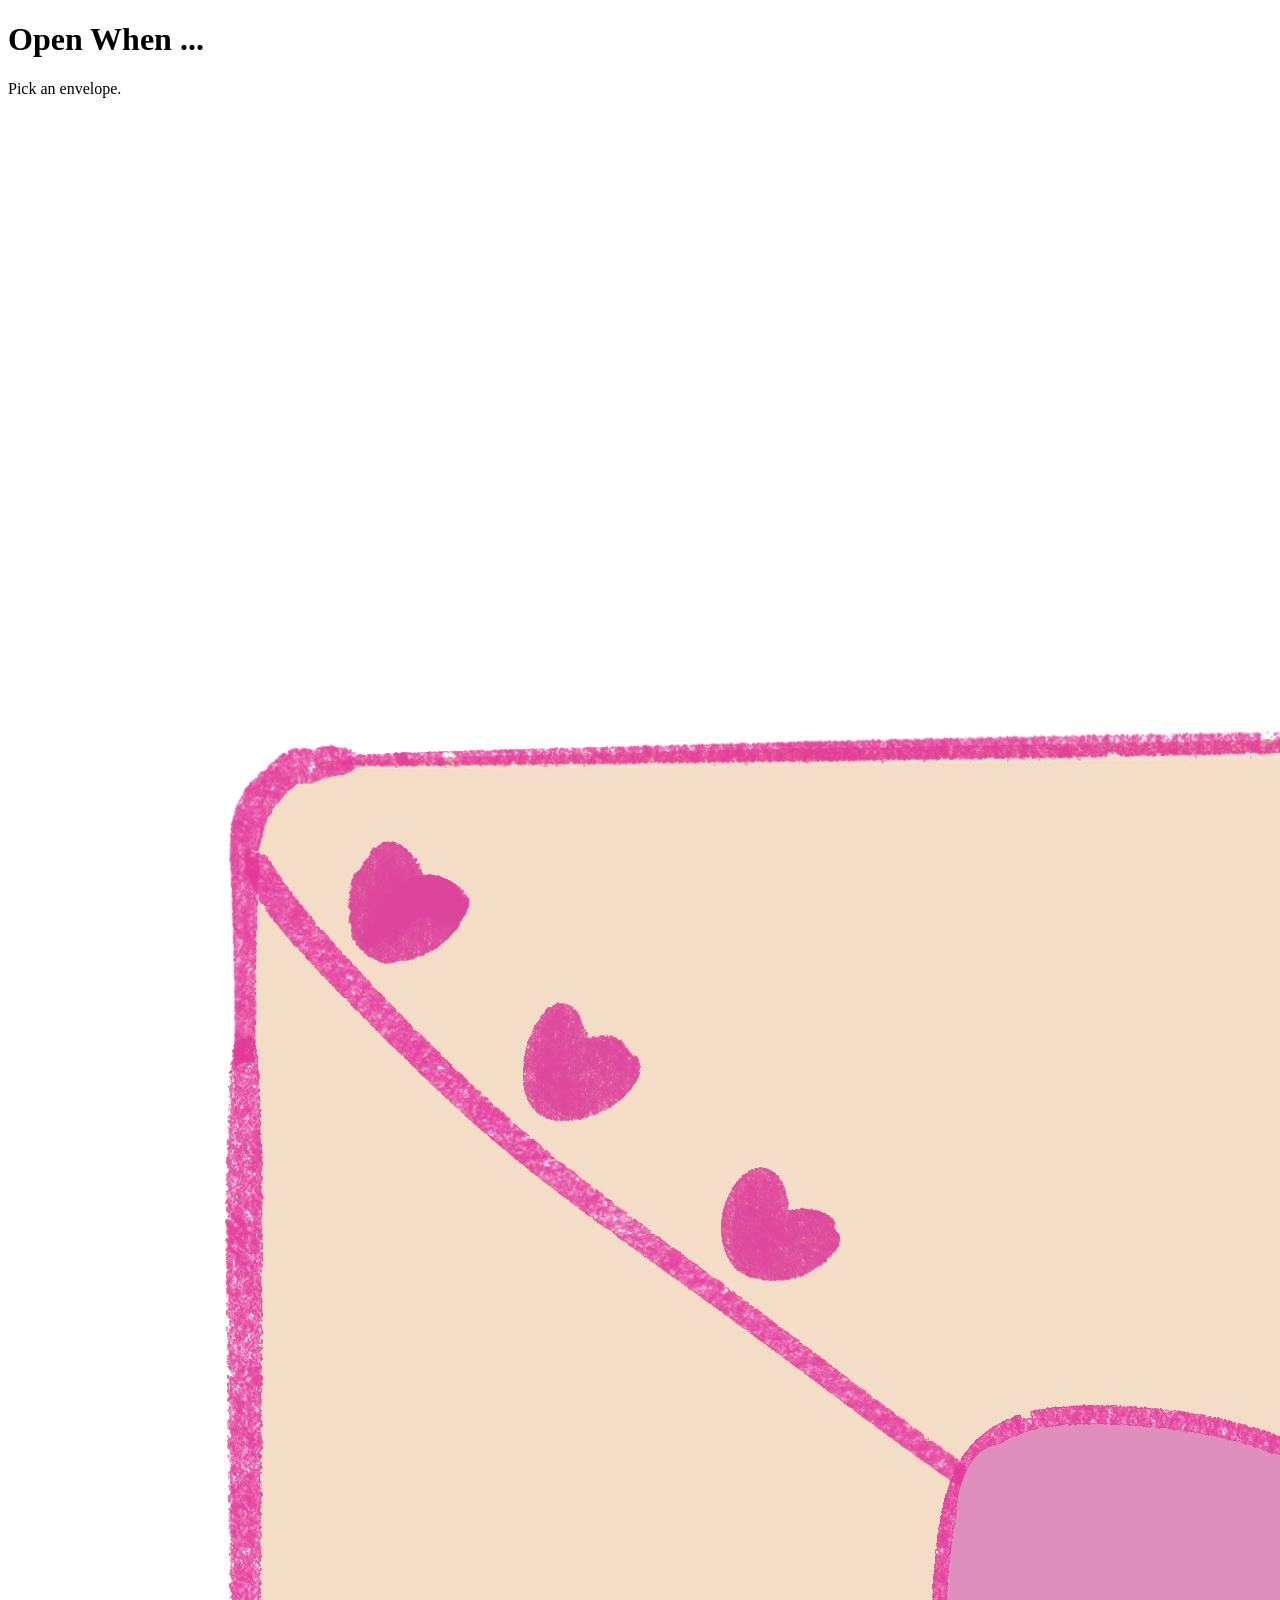
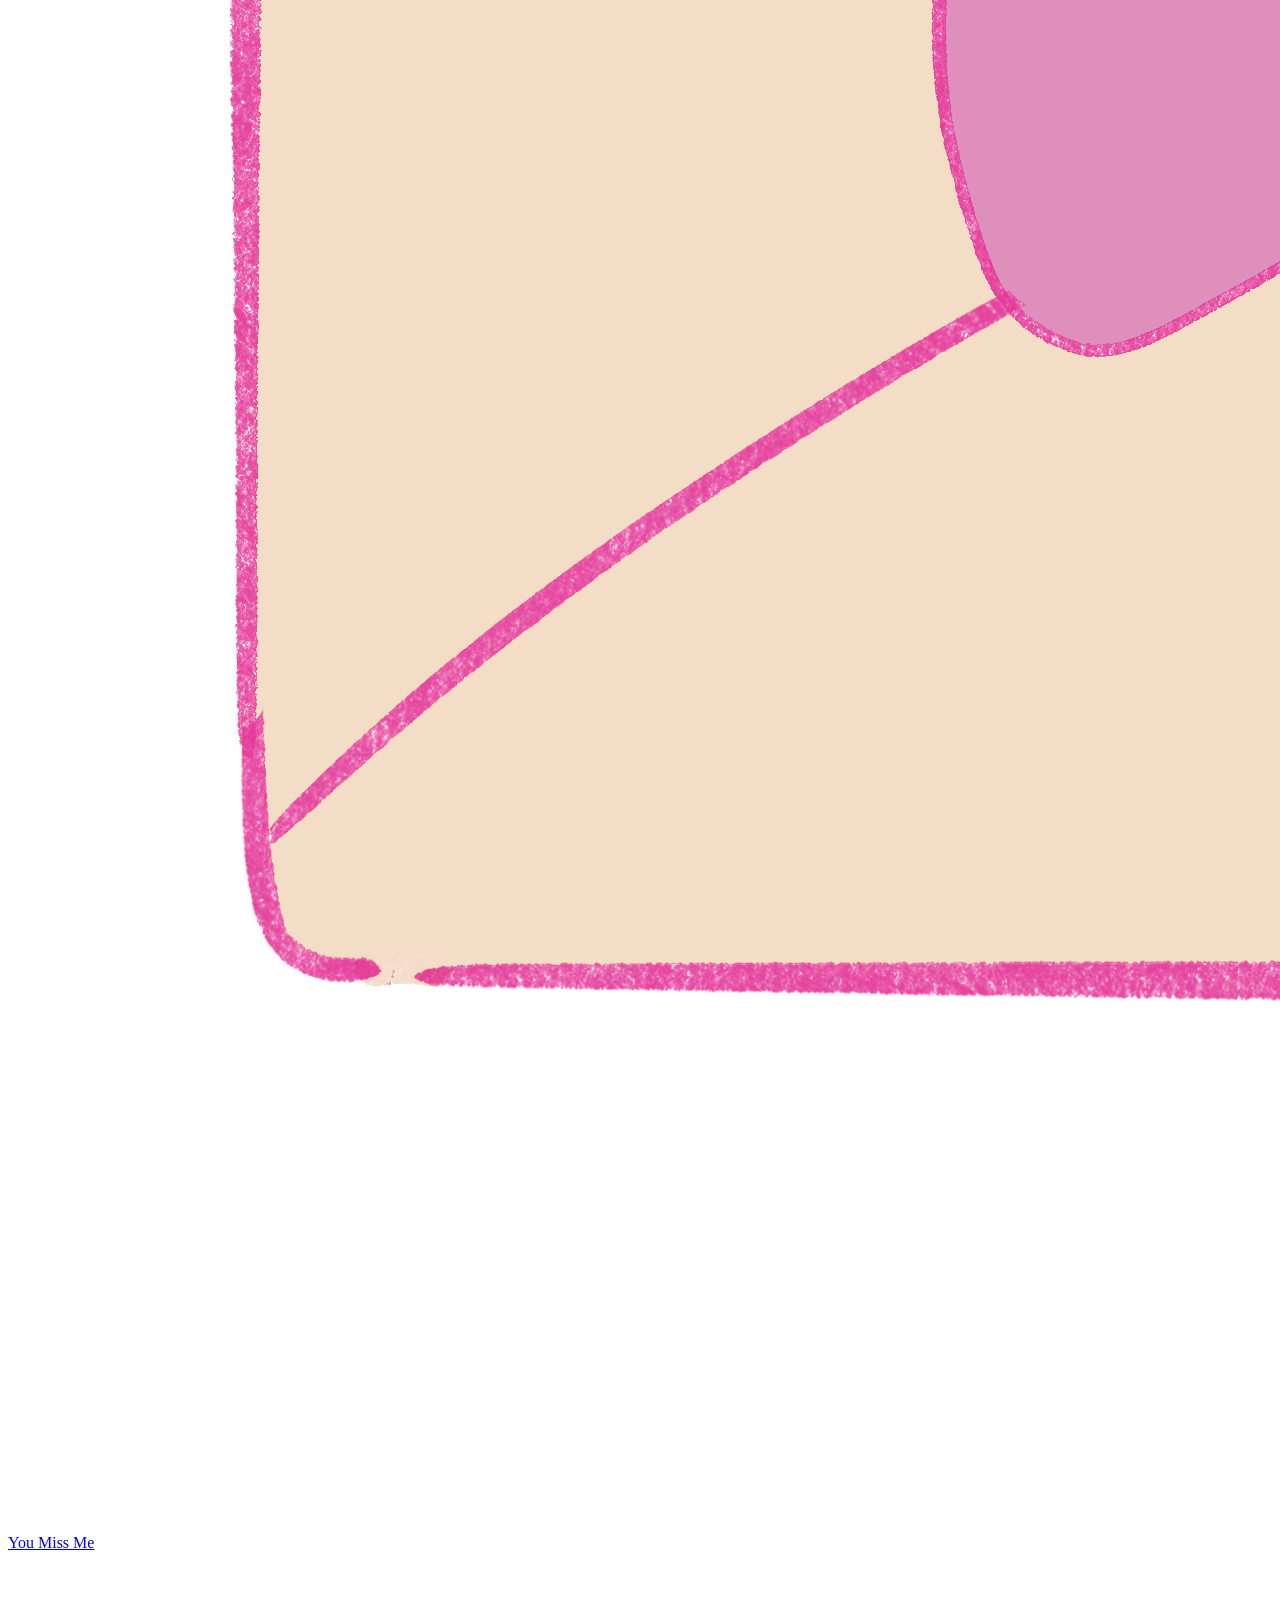
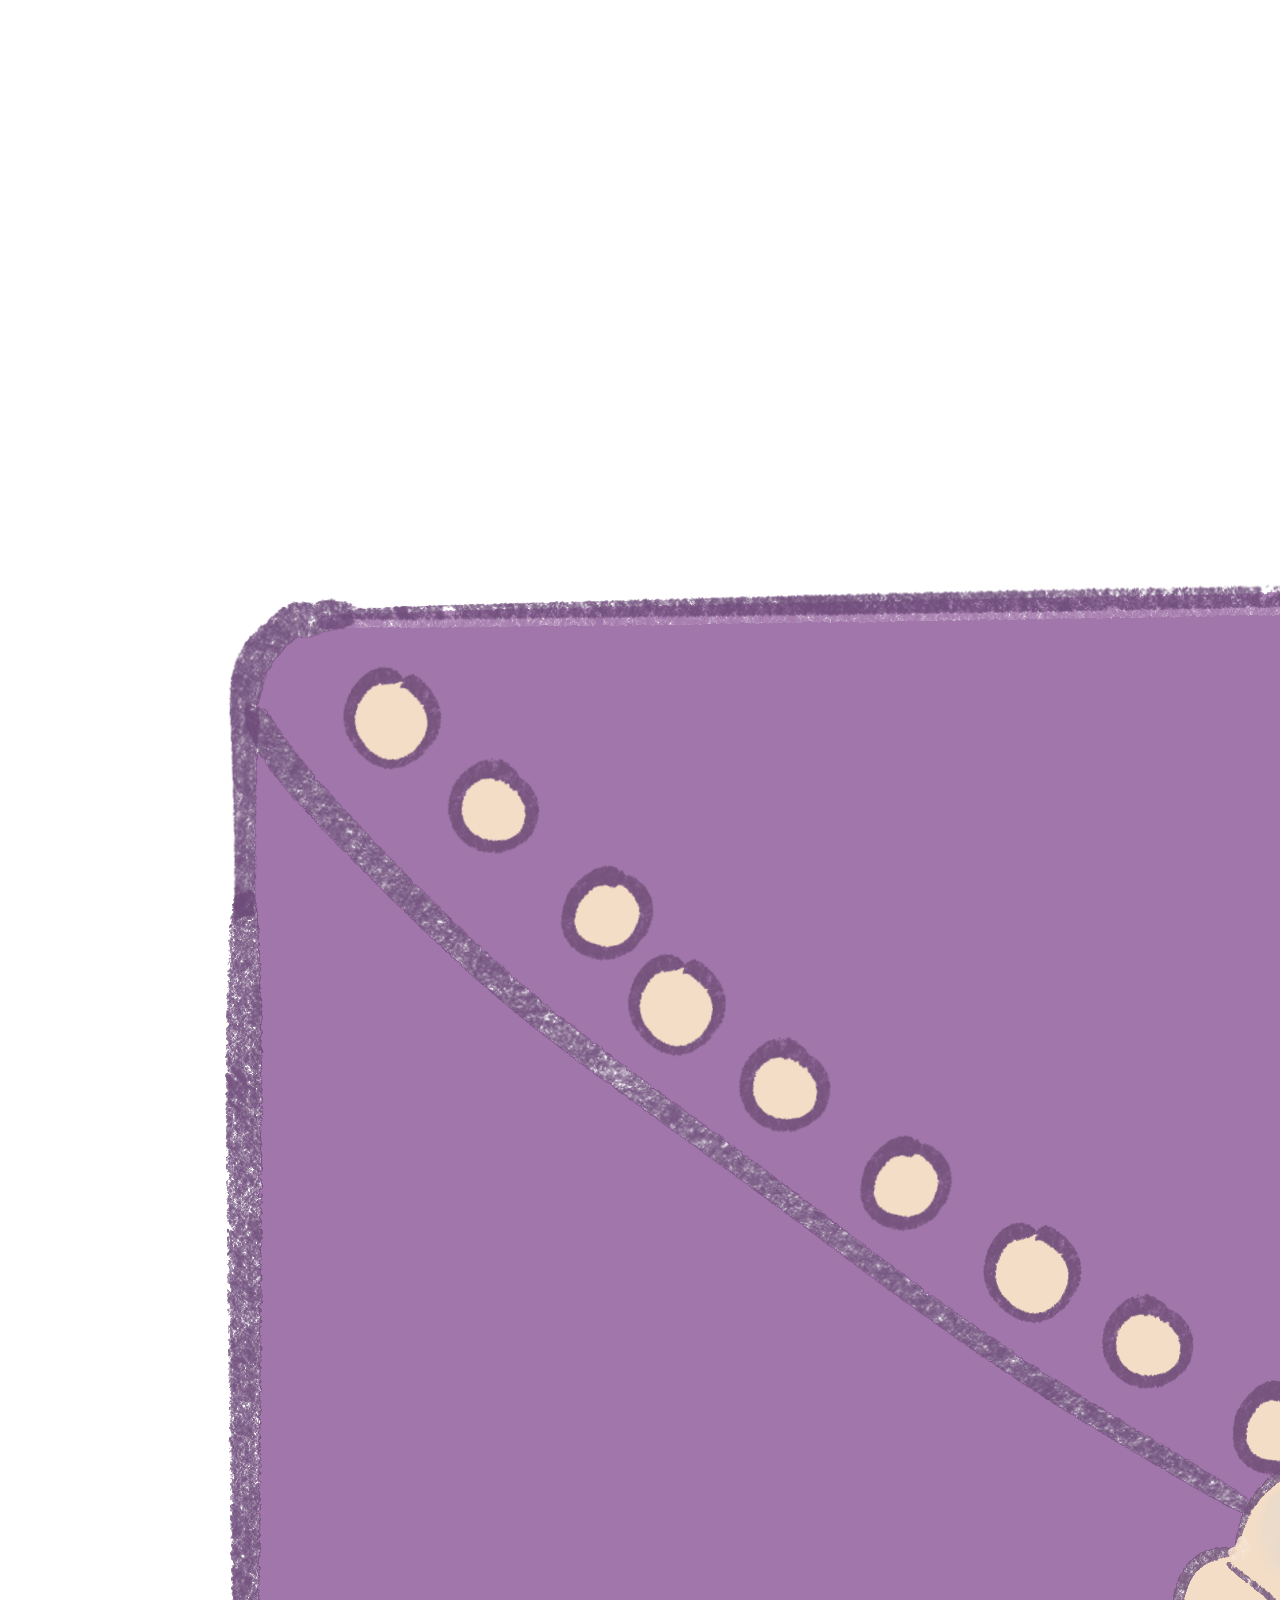
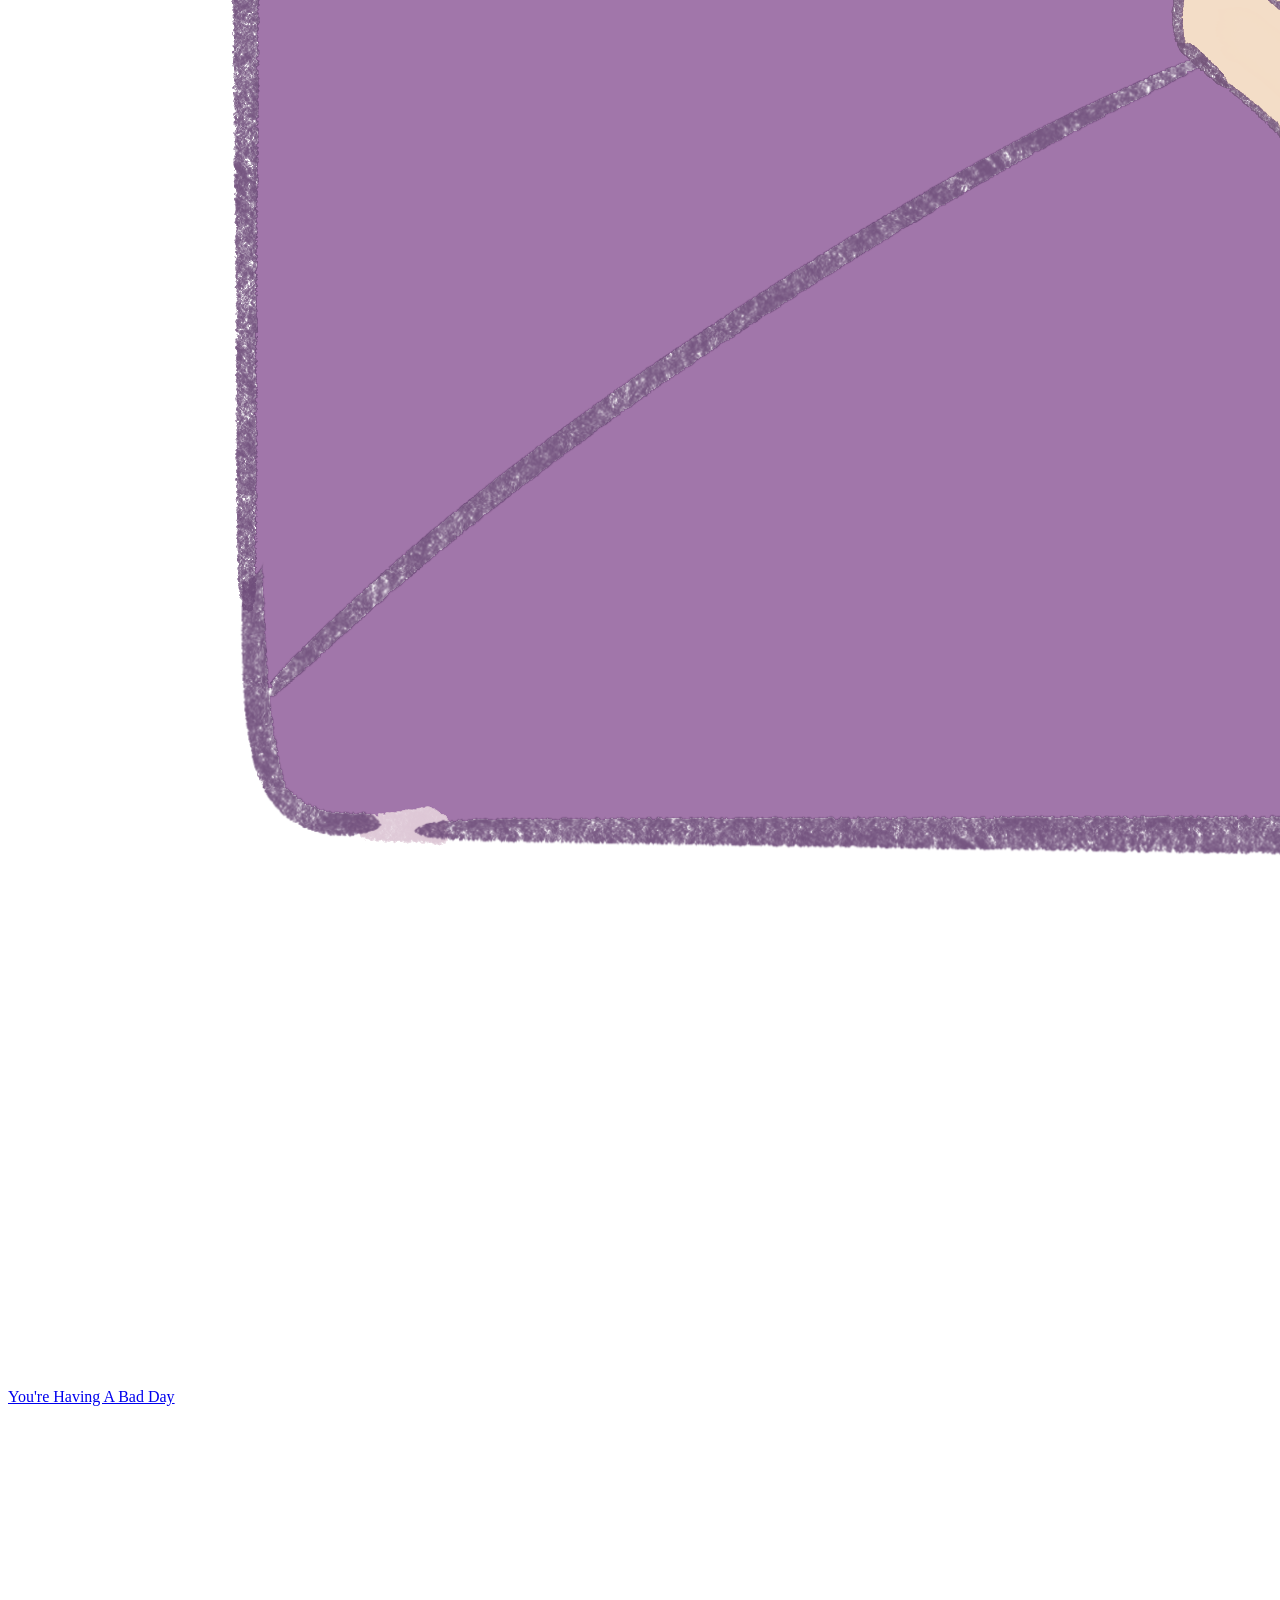
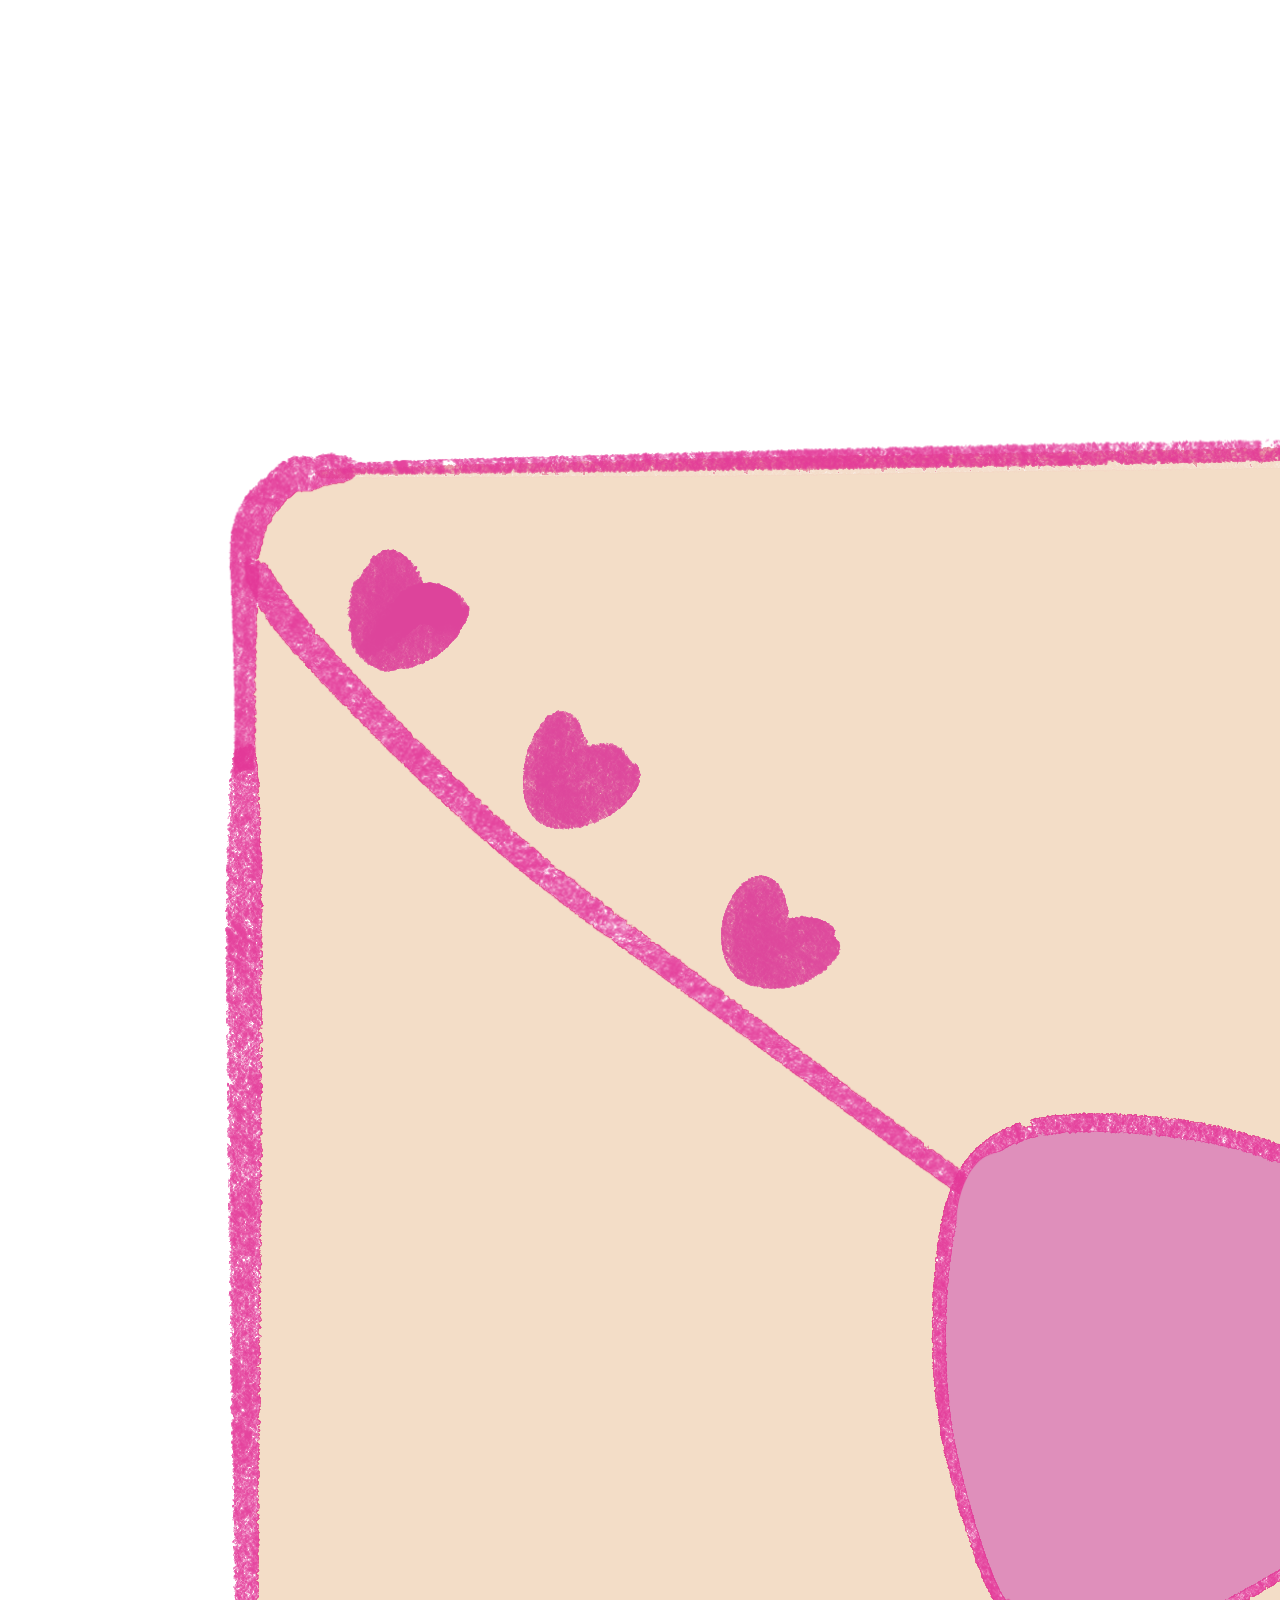
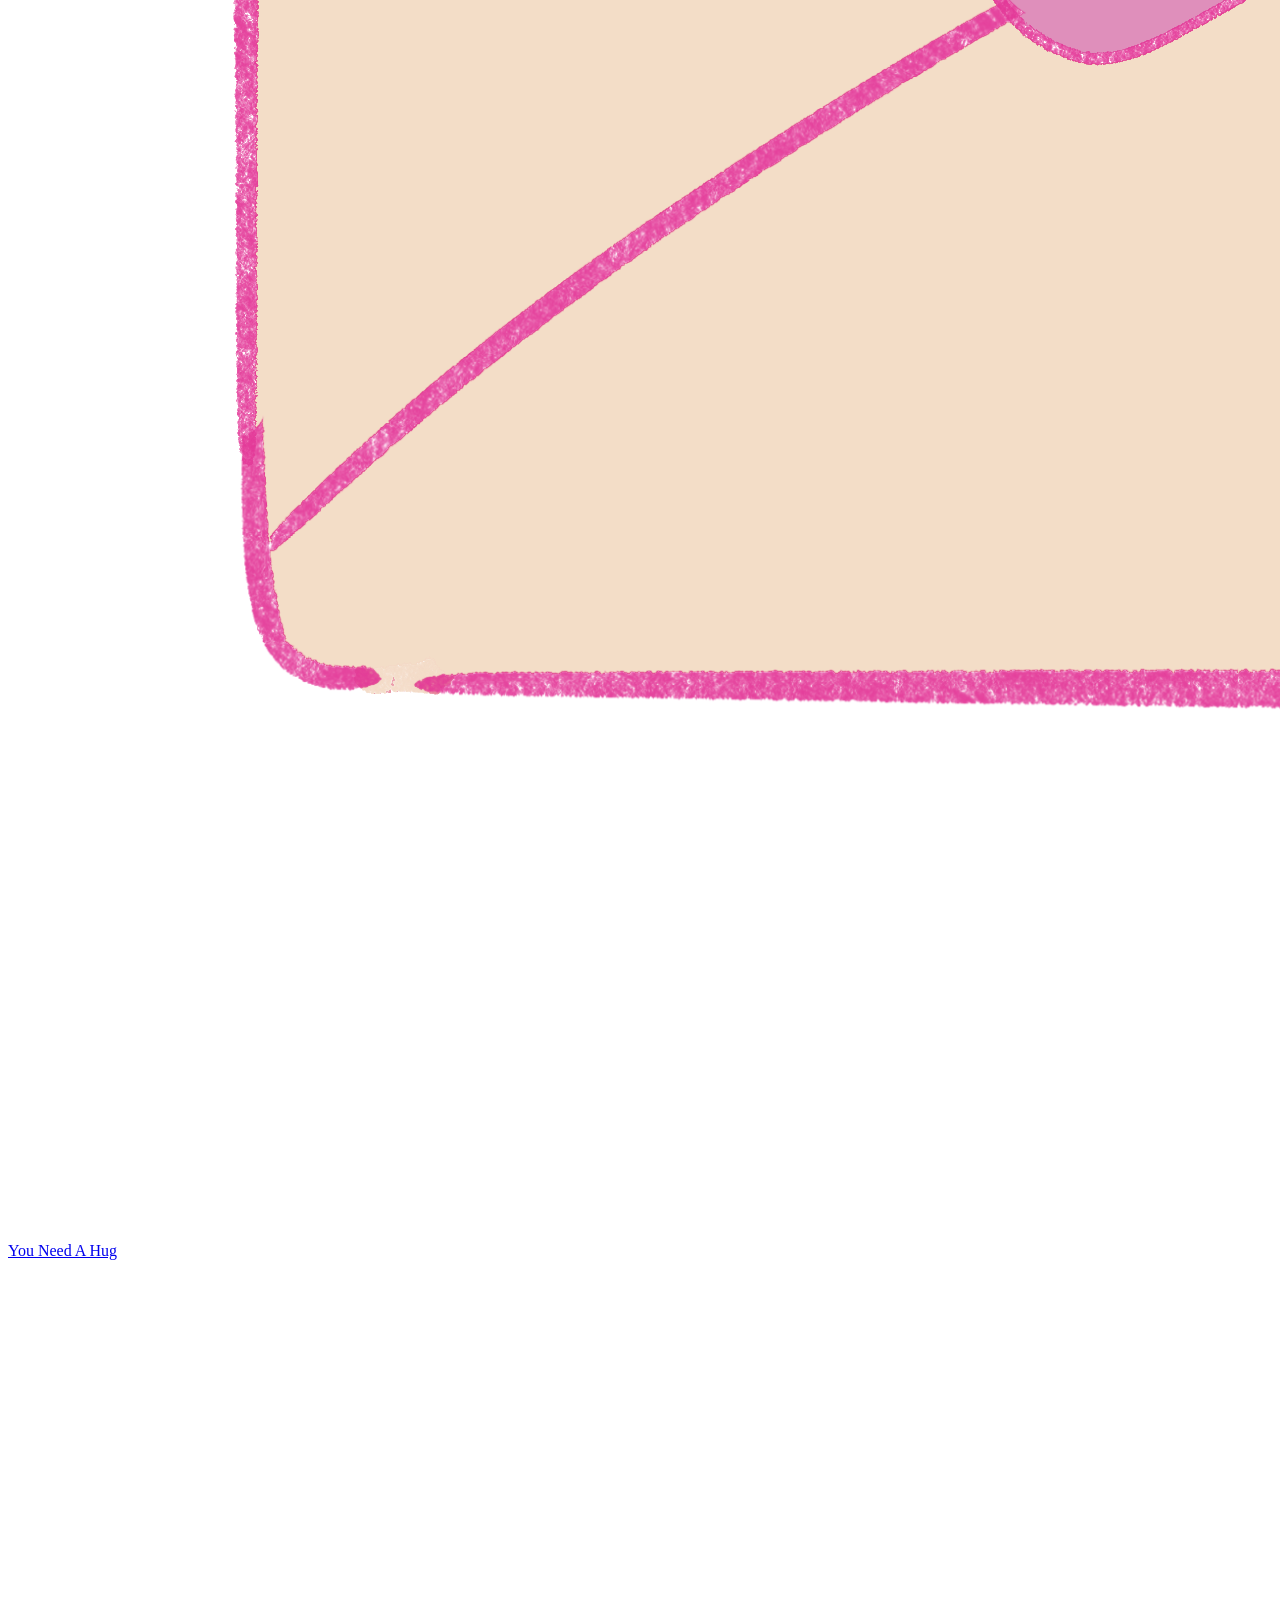
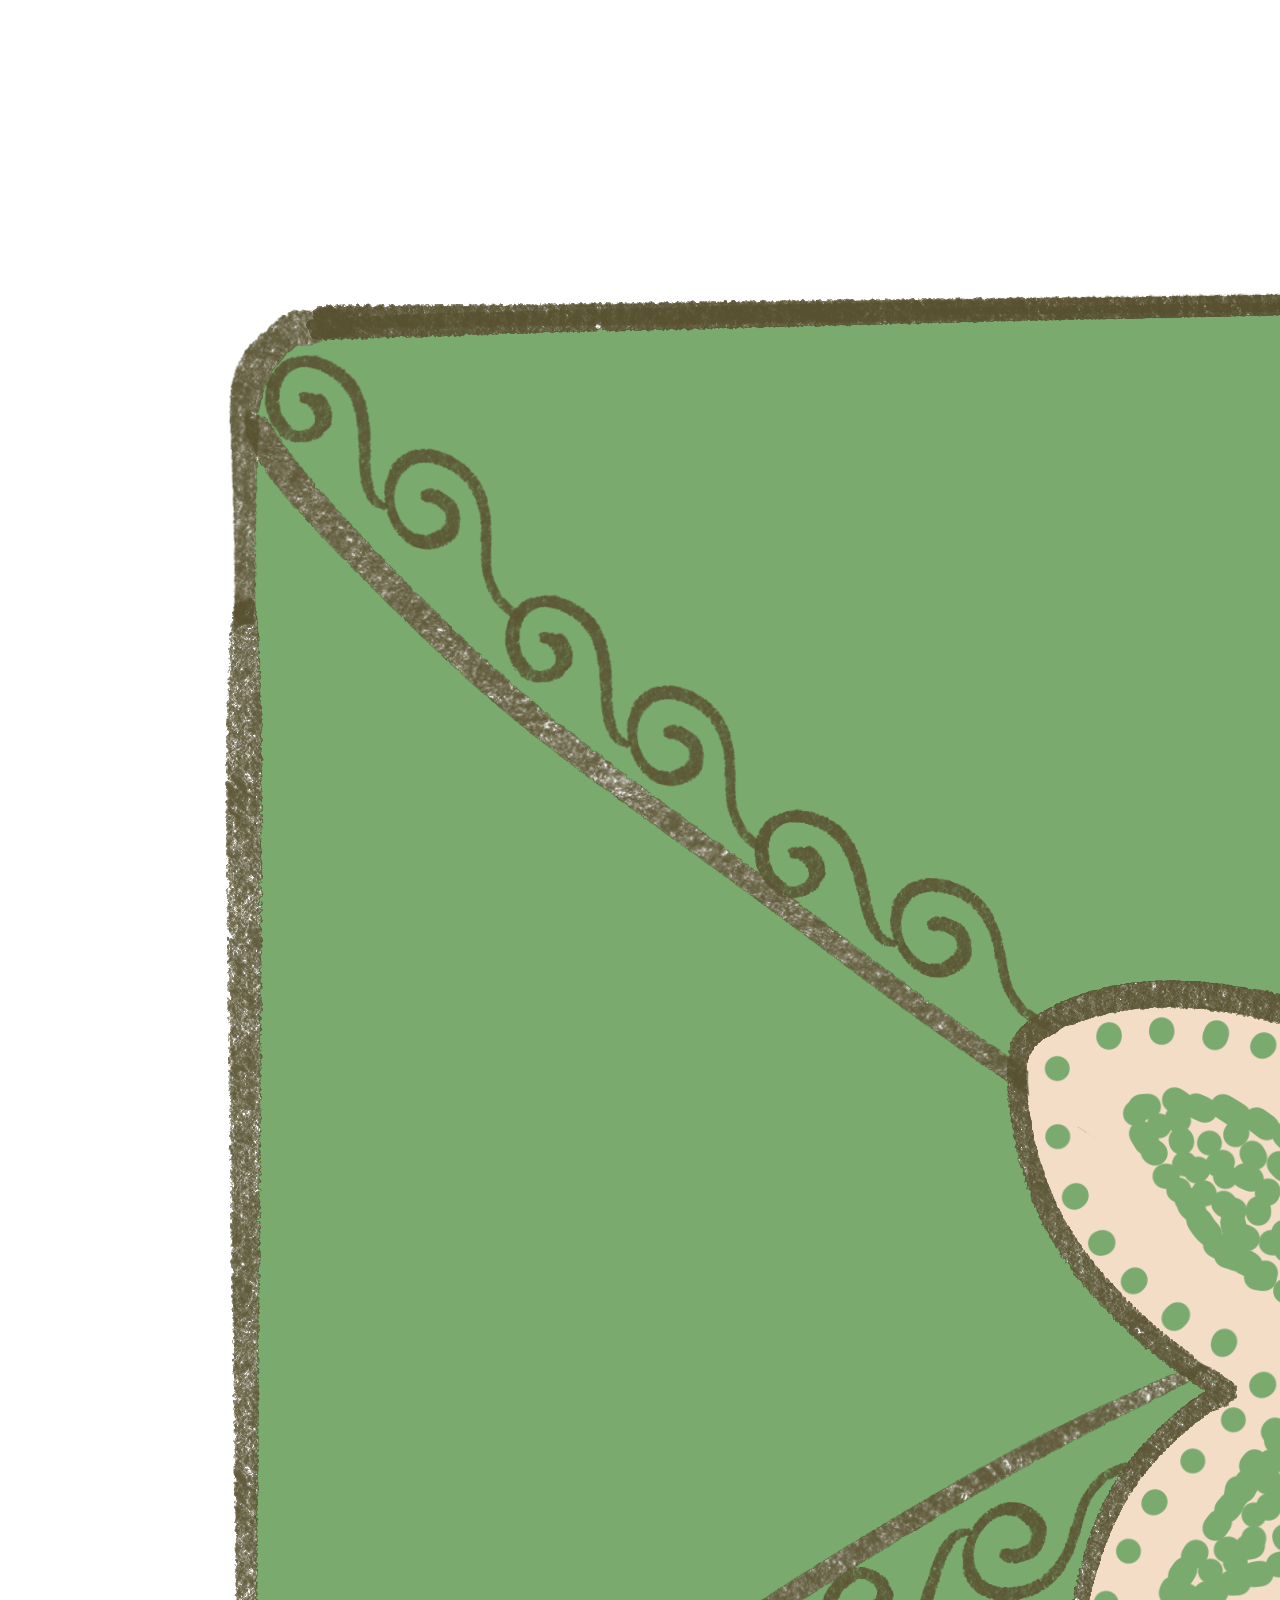
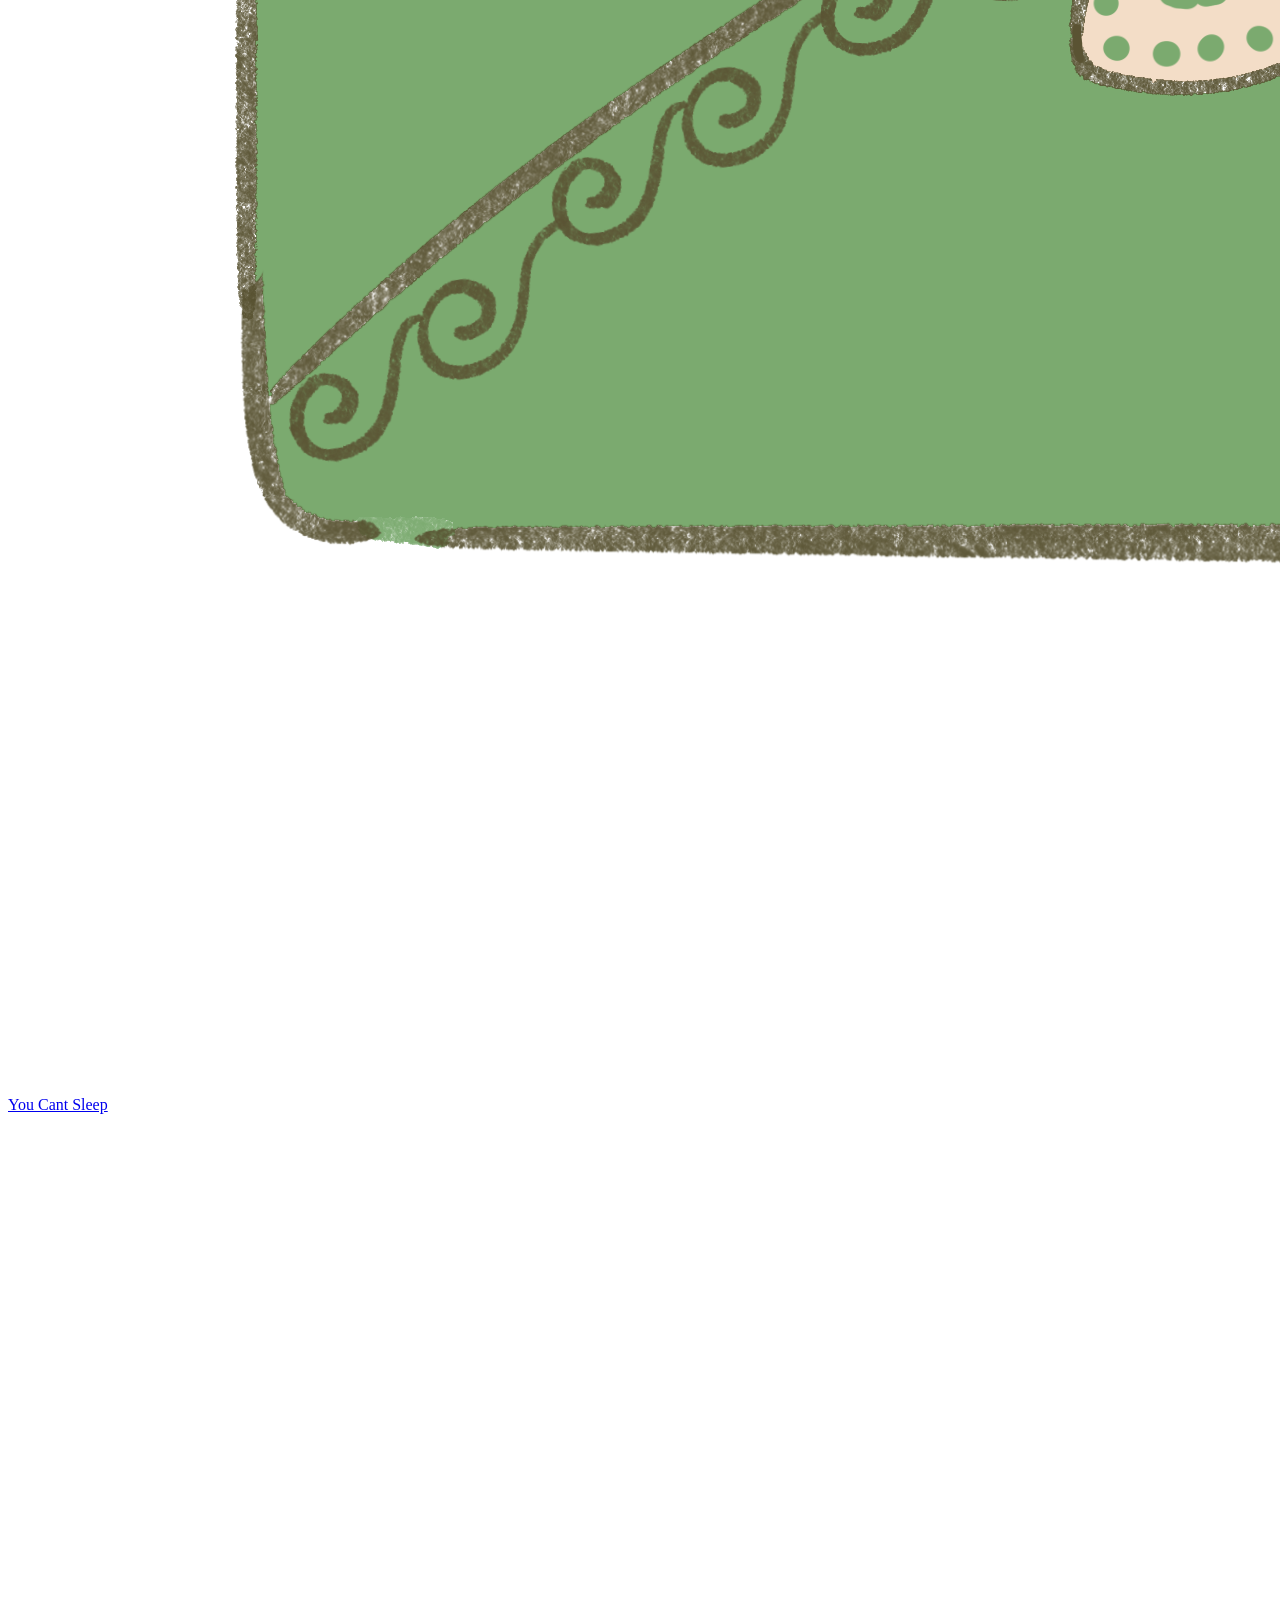
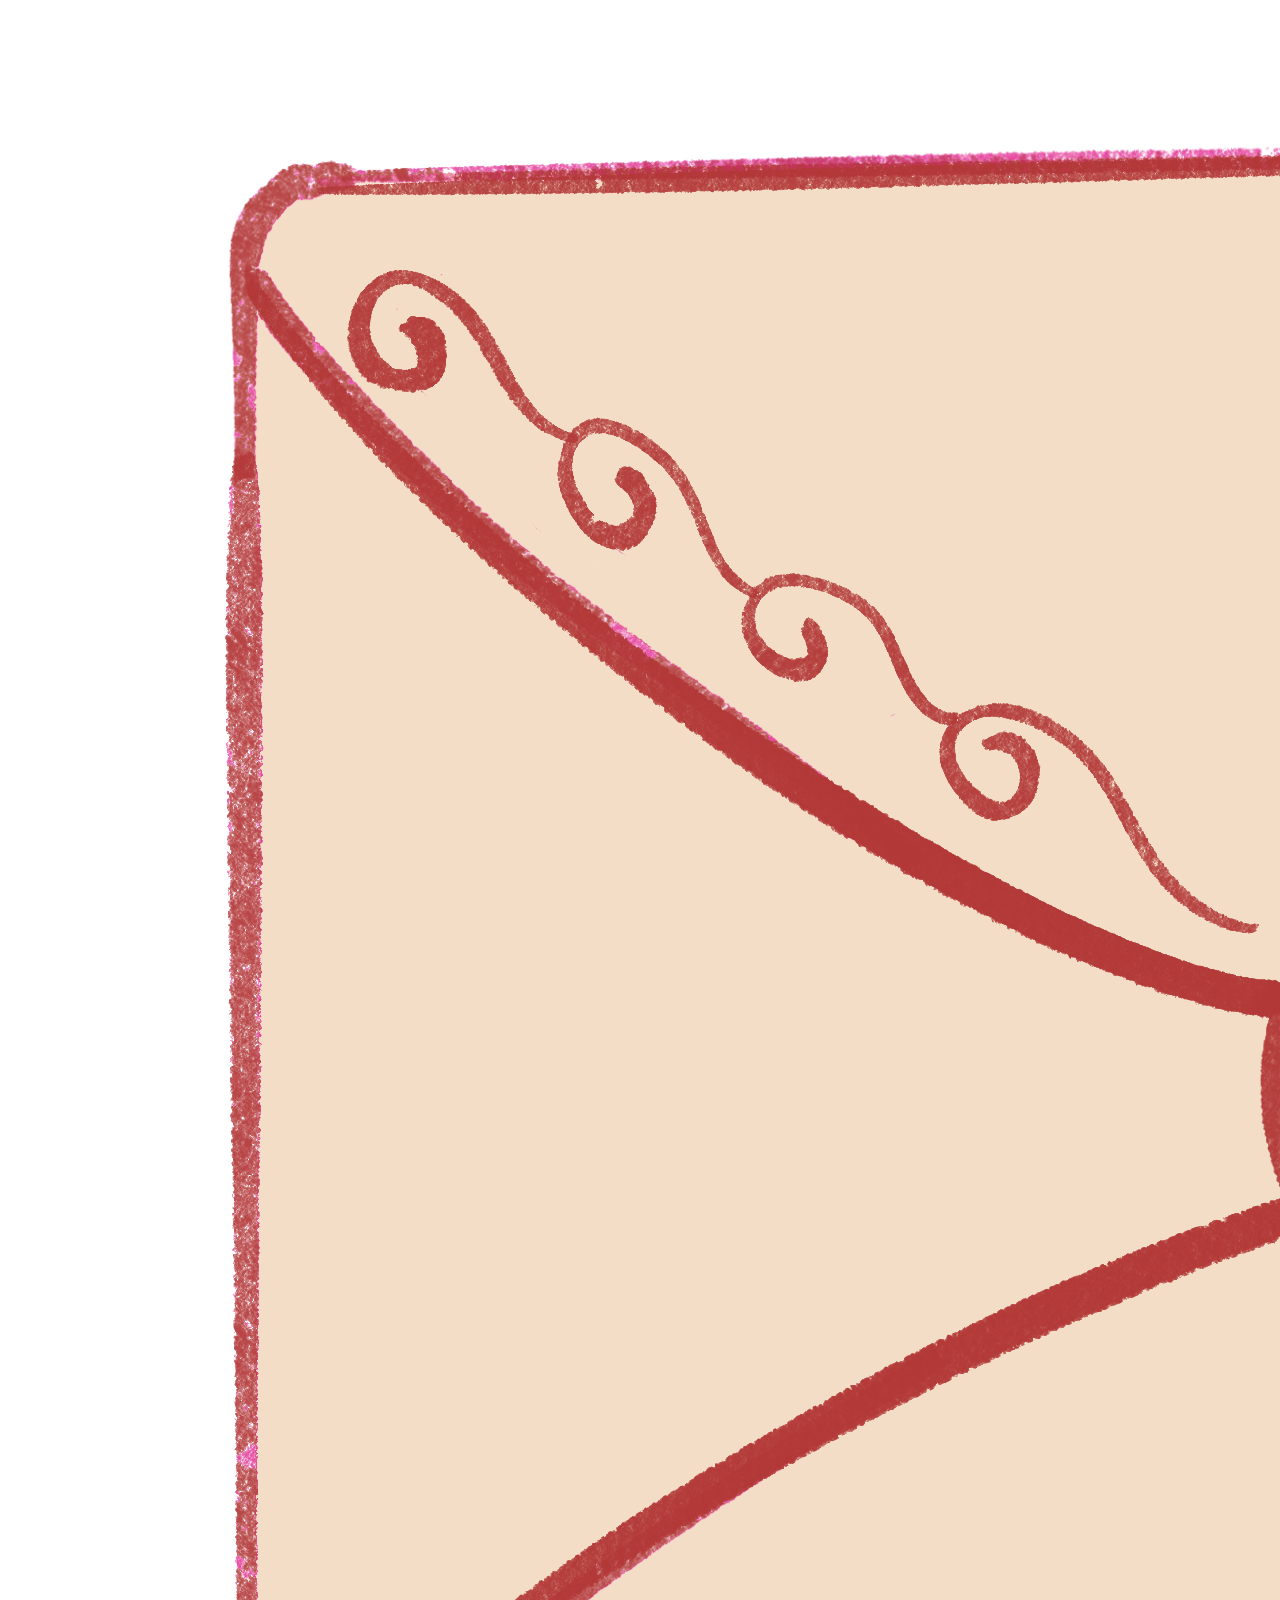
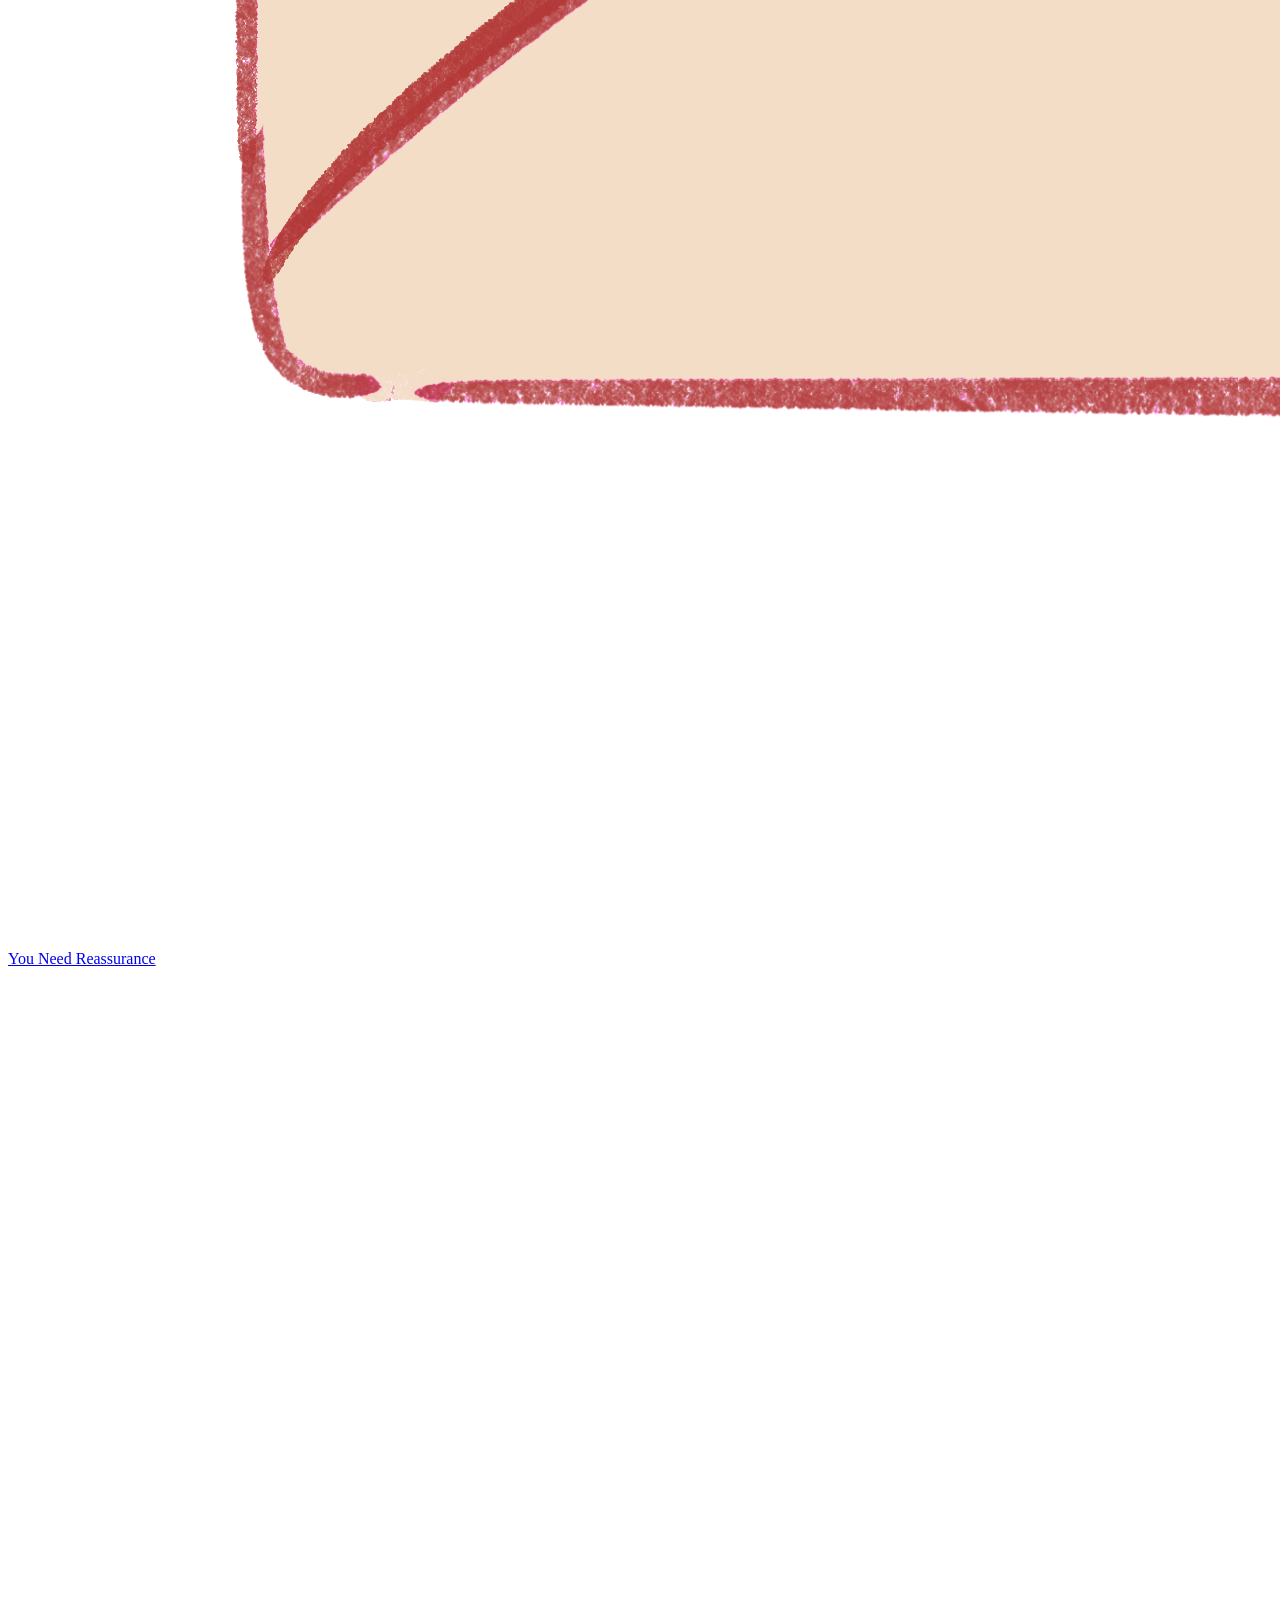
==== index.html @ 49e210b3 "DONE WITH HTML" ====
<!DOCTYPE html>
<html lang="en">
<head>
    <meta charset="UTF-8">
    <meta name="viewport" content="width=device-width, initial-scale=1.0">
    <title>Open When Letters</title>


    <link rel="stylesheet" href="styles.css">

</head>
<body>

    <main class ="home">
        <h1>Open When ...</h1>
        <p>Pick an envelope.</p>

        <section class="envelope-grid">
            
            <a href="letter.html?letter=miss-you" class="envelope">
                <img src ="images/miss-you.png" alt="Open When You Miss Me"/>
                <p>You Miss Me</p>
            </a>

            <a href="letter.html?letter=bad-day" class="envelope">
                <img src ="images/bad-day.png" alt="Open When You're Having A Bad Day"/>
                <p>You're Having A Bad Day</p>
            </a>

            <a href="letter.html?letter=need-a-hug" class="envelope">
                <img src ="images/miss-you.png" alt="Open When Need A Hug"/>
                <p>You Need A Hug</p>
            </a>

            <a href="letter.html?letter=cant-sleep" class="envelope">
                <img src ="images/cant-sleep.png" alt="Open When You Cant Sleep"/>
                <p>You Cant Sleep</p>
            </a>

            <a href="letter.html?letter=love-you" class="envelope">
                <img src ="images/love-you.png" alt="Open When You Need To Know I Love You"/>
                <p>You Need Reassurance</p>
            </a>

            <a href="letter.html?letter=thinking-of-you" class="envelope">
                <img src ="images/thinking-of-you.png" alt="Open When You're Thinking Of Me"/>
                <p>You're Thinking of Me</p>
            </a>
        </section>
    </main>
</body>
</html>
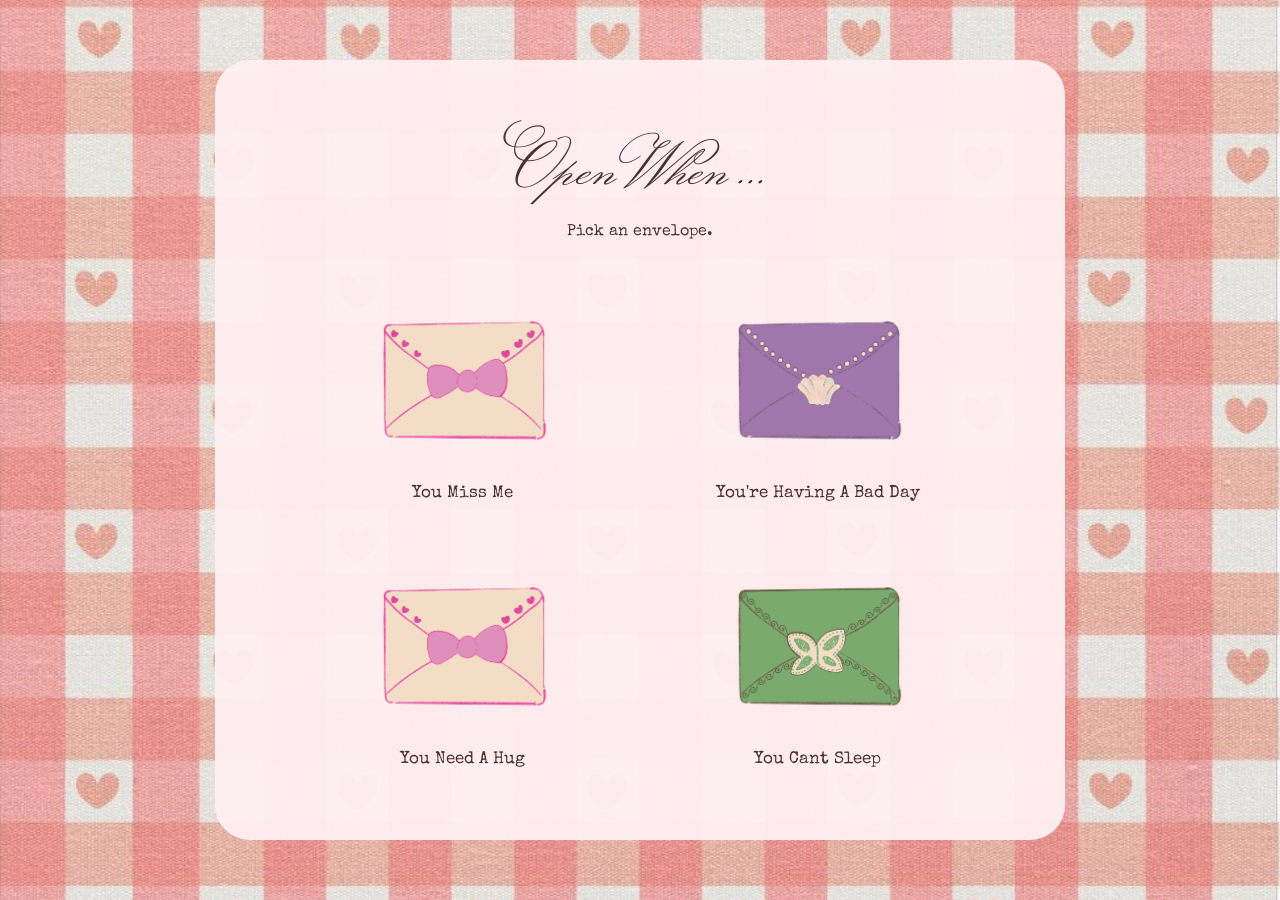
==== commit 3ee39367: "AUTHORITY" ====
--- a/index.html
+++ b/index.html
@@ -47,6 +47,14 @@
                 <p>You're Thinking of Me</p>
             </a>
         </section>
+<!-- Newly added code: -->
+    <div class="main-container">
+
+    <!-- Your envelope cards here -->
+
+    <a href="https://www.linkedin.com/in/mohammed-shahin6610/" class="view-authority">VIEW AUTHORITY</a>
+
+</div>
     </main>
 </body>
 </html>
--- a/styles.css
+++ b/styles.css
@@ -0,0 +1,279 @@
+@import url('https://fonts.googleapis.com/css2?family=Monsieur+La+Doulaise&family=Special+Elite&display=swap');
+
+* {
+    box-sizing: border-box;
+}
+
+body {
+    margin: 0;
+    min-height: 100vh;
+
+    background-image: url("images/bg.jpg");
+    background-size: cover;
+    background-position: center;
+    background-repeat: no-repeat;
+    background-attachment: fixed;
+
+    color: #4a3030;
+    font-family: "Special Elite", monospace;
+
+    display: flex;
+    align-items: center;
+    justify-content: center;
+}
+
+a {
+    color: inherit;
+}
+
+/* Home Page */
+
+.home {
+    width: 850px;
+    max-width: 90vw;
+
+    height: 780px;
+    max-height: 90vh;
+
+    background: rgba(255, 241, 243, 0.94);
+
+    border-radius: 35px;
+    padding: 60px 70px;
+
+    overflow-y: auto;
+
+    scrollbar-width: none;
+    -ms-overflow-style: none;
+}
+
+.home::-webkit-scrollbar {
+    display: none;
+}
+
+.home h1 {
+    margin: 0 0 10px;
+    font-family: "Monsieur La Doulaise", cursive;
+    font-size: 60px;
+    font-weight: 400;
+    text-align: center;
+}
+
+.home > p {
+    margin: 0 0 45px;
+    text-align: center;
+}
+
+/* Envelope Grid */
+
+.envelope-grid {
+    display: grid;
+
+    grid-template-columns: 1fr 1fr;
+
+    gap: 45px 60px;
+    width: 650px;
+    max-width: 100%;
+    margin: 0 auto;
+}
+
+.envelope {
+    width: 260px;
+    justify-self: center;
+    text-align: center;
+    text-decoration: none;
+    transition: transform 0.2s ease;
+}
+
+.envelope img {
+    display: block;
+
+    width: 250px;
+    height: 185px;
+    margin: 0 auto;
+
+    object-fit: contain;
+}
+
+.envelope p {
+    margin: 12px 0 0;
+    font-size: 17px;
+    line-height: 1.4;
+}
+
+.envelope:hover {
+    transform: translateY(-6px);
+}
+
+
+/* Letter Page */
+.letter-container {
+    position: relative;
+    width: 700px;
+    max-width: 90vw;
+    margin-top: 30px;
+}
+
+.opening-gif {
+    display: block;
+    width: 100%;
+    height: auto;
+}
+
+.letter-text {
+    position: absolute;
+    top: 50%;
+    left: 50%;
+
+    transform: translate(-50%, -50%);
+
+    width: 55%;
+
+    text-align: center;
+    opacity: 1;
+    transition: opacity 1.5s ease;
+}
+
+.letter-text.hidden {
+    opacity: 0;
+}
+
+.letter-text h1 {
+    margin: 0 0 20px;
+    font-size: 24px;
+    font-weight: normal;
+}
+
+.letter-text p {
+    margin: 0;
+    font-size: 16px;
+    line-height: 1.6;
+}
+
+.back-link {
+    margin-top: 30px;
+    font-size: 14px;
+    text-decoration: none;
+}
+
+.back-link:hover{
+    text-decoration: underline;
+}
+
+/* mobile version */
+@media (max-width: 600px) {
+
+  body {
+    padding: 20px 0;
+  }
+
+
+  /* HOME */
+
+  .home {
+    width: 90vw;
+
+    height: 80vh;
+
+    padding: 40px 15px;
+
+    border-radius: 25px;
+
+    overflow-y: auto;
+
+    /* Hide scrollbar */
+    scrollbar-width: none;
+    -ms-overflow-style: none;
+  }
+
+  .home::-webkit-scrollbar {
+    display: none;
+  }
+
+  .home h1 {
+    font-size: 42px;
+  }
+
+  .home > p {
+    margin-bottom: 30px;
+  }
+
+
+  /* ENVELOPES */
+
+  .envelope-grid {
+    width: 100%;
+
+    grid-template-columns: 1fr 1fr;
+
+    gap: 30px 0;
+
+    justify-items: center;
+  }
+
+  .envelope {
+    width: 150px;
+
+    justify-self: center;
+  }
+
+  .envelope img {
+    width: 150px;
+    height: 115px;
+  }
+
+  .envelope p {
+    margin-top: 8px;
+
+    font-size: 14px;
+  }
+
+
+  /* LETTER */
+
+  .letter-page {
+    padding: 30px 15px;
+  }
+
+  .letter-container {
+    width: 95vw;
+
+    margin-top: 20px;
+  }
+
+  .letter-text {
+    width: 55%;
+  }
+
+  .letter-text h1 {
+    margin-bottom: 12px;
+
+    font-size: 18px;
+  }
+
+  .letter-text p {
+    font-size: 12px;
+    line-height: 1.5;
+  }
+
+
+  /* BACK LINK */
+
+  .back-link {
+    margin-top: 20px;
+
+    font-size: 13px;
+  }
+
+  /*New One*/
+  
+}
+
+.main-container {
+    position: relative;
+}
+
+.view-authority {
+    position: absolute;
+    bottom: -40px;
+    right: 30px;
+}
